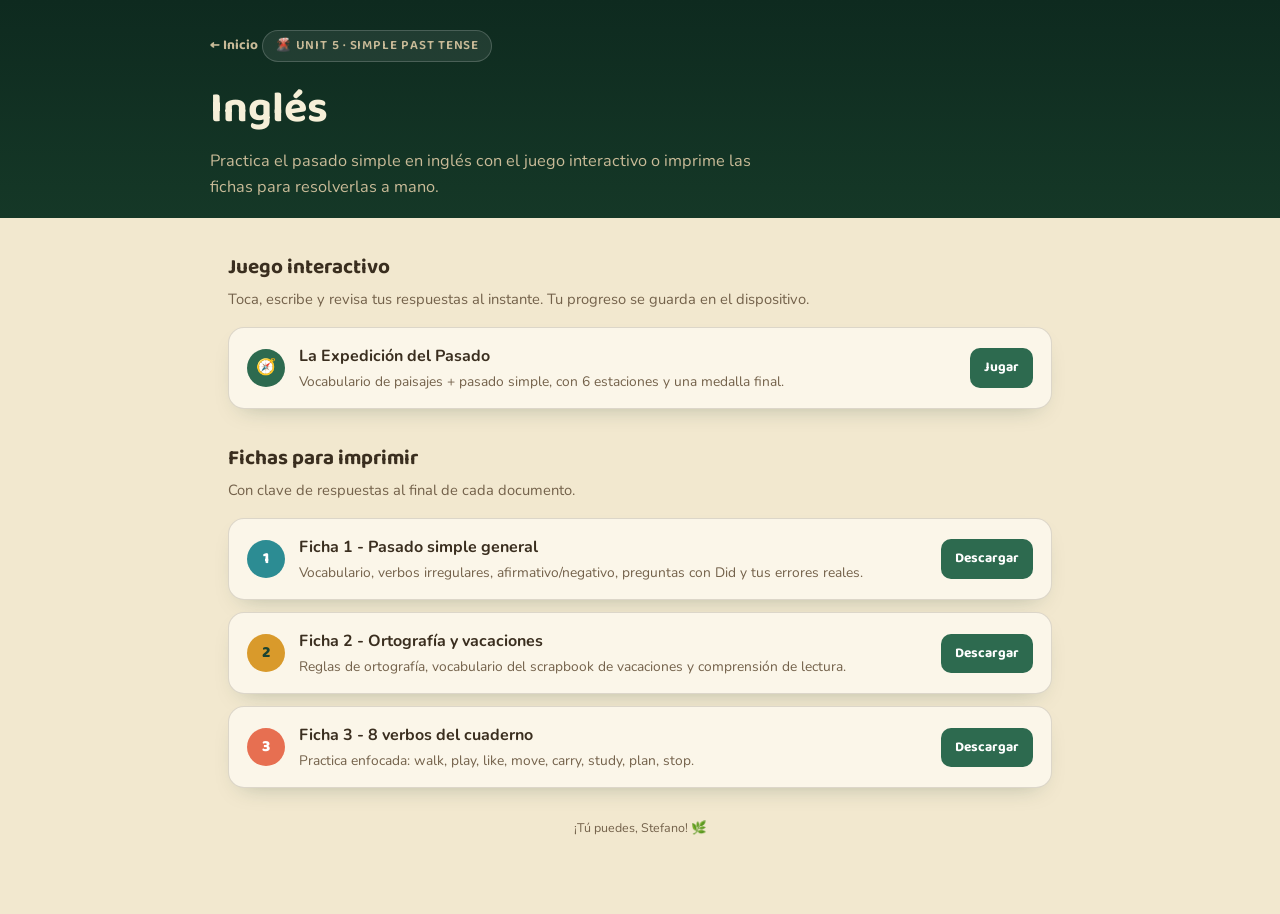
==== ingles.html @ 0dd6cdf8 "Sitio inicial: base de estudio de Stefano (Matemáticas e Inglés)" ====
<!doctype html>
<html lang="es">
<head>
<meta charset="utf-8">
<meta name="viewport" content="width=device-width, initial-scale=1">
<title>Inglés - Base de Estudio de Stefano</title>
<link rel="icon" href="data:image/svg+xml,<svg xmlns=%22http://www.w3.org/2000/svg%22 viewBox=%220 0 32 32%22><text y=%2224%22 font-size=%2224%22>🧭</text></svg>">
<link rel="stylesheet" href="https://fonts.googleapis.com/css2?family=Baloo+2:wght@500;600;700;800&family=Nunito:wght@400;600;700;800&display=swap">
<link rel="stylesheet" href="assets/style.css">
</head>
<body>

<div class="hero">
  <div class="hero-inner">
    <a class="back-link" href="index.html">← Inicio</a>
    <span class="eyebrow">🌋 Unit 5 · Simple Past Tense</span>
    <h1>Inglés</h1>
    <p>Practica el pasado simple en inglés con el juego interactivo o imprime las fichas
    para resolverlas a mano.</p>
  </div>
</div>

<div class="wrap">
  <h2 class="section-title">Juego interactivo</h2>
  <p class="section-sub">Toca, escribe y revisa tus respuestas al instante. Tu progreso se guarda en el dispositivo.</p>
  <div class="resource">
    <div class="badge">🧭</div>
    <div class="body">
      <h4>La Expedición del Pasado</h4>
      <p>Vocabulario de paisajes + pasado simple, con 6 estaciones y una medalla final.</p>
    </div>
    <div class="actions">
      <a class="btn" href="ingles/expedicion-pasado-simple.html">Jugar</a>
    </div>
  </div>

  <h2 class="section-title">Fichas para imprimir</h2>
  <p class="section-sub">Con clave de respuestas al final de cada documento.</p>

  <div class="resource">
    <div class="badge sky">1</div>
    <div class="body">
      <h4>Ficha 1 - Pasado simple general</h4>
      <p>Vocabulario, verbos irregulares, afirmativo/negativo, preguntas con Did y tus errores reales.</p>
    </div>
    <div class="actions">
      <a class="btn" href="assets/docs/ingles/Ejercicios_Pasado_Simple.docx">Descargar</a>
    </div>
  </div>

  <div class="resource">
    <div class="badge gold">2</div>
    <div class="body">
      <h4>Ficha 2 - Ortografía y vacaciones</h4>
      <p>Reglas de ortografía, vocabulario del scrapbook de vacaciones y comprensión de lectura.</p>
    </div>
    <div class="actions">
      <a class="btn" href="assets/docs/ingles/Ejercicios_Pasado_Simple_Ficha2.docx">Descargar</a>
    </div>
  </div>

  <div class="resource">
    <div class="badge coral">3</div>
    <div class="body">
      <h4>Ficha 3 - 8 verbos del cuaderno</h4>
      <p>Practica enfocada: walk, play, like, move, carry, study, plan, stop.</p>
    </div>
    <div class="actions">
      <a class="btn" href="assets/docs/ingles/Ejercicios_Pasado_Simple_Ficha3.docx">Descargar</a>
    </div>
  </div>

  <p class="footer-note">¡Tú puedes, Stefano! 🌿</p>
</div>

</body>
</html>
---- assets/style.css ----
:root{
  --bg:#F2E8CF;
  --surface:#FBF6E9;
  --surface-2:#EADFC0;
  --ink:#3A2E1F;
  --ink-soft:#73614A;
  --jungle:#1B4332;
  --canopy:#2D6A4F;
  --gold:#D99A2B;
  --coral:#E76F51;
  --sky:#2C8C93;
  --ok:#2F9E57;
  --border:rgba(58,46,31,.16);
  --hero-bg:#0E2A1F;
  --hero-bg-2:#153827;
  --hero-ink:#F6EFD8;
  --hero-ink-soft:#C9BB98;
  --shadow:0 10px 24px -14px rgba(27,67,50,.35);
}
@media (prefers-color-scheme: dark){
  :root:not([data-theme="light"]){
    --bg:#0E2016; --surface:#16301F; --surface-2:#1E3C28;
    --ink:#F0E7CC; --ink-soft:#AFCBB6;
    --jungle:#79C8A0; --canopy:#5CB789; --gold:#F0C25E; --coral:#FF8A6A; --sky:#6FD3D9;
    --ok:#54D98C; --border:rgba(240,231,204,.18);
    --shadow:0 10px 26px -12px rgba(0,0,0,.5);
  }
}
:root[data-theme="dark"]{
  --bg:#0E2016; --surface:#16301F; --surface-2:#1E3C28;
  --ink:#F0E7CC; --ink-soft:#AFCBB6;
  --jungle:#79C8A0; --canopy:#5CB789; --gold:#F0C25E; --coral:#FF8A6A; --sky:#6FD3D9;
  --ok:#54D98C; --border:rgba(240,231,204,.18);
  --shadow:0 10px 26px -12px rgba(0,0,0,.5);
}

*{box-sizing:border-box;}
html,body{margin:0;padding:0;}
body{
  background:var(--bg);
  color:var(--ink);
  font-family:"Nunito",ui-sans-serif,system-ui,sans-serif;
  line-height:1.55;
}
h1,h2,h3,.display{
  font-family:"Baloo 2","Nunito",ui-sans-serif,sans-serif;
  text-wrap:balance;
  font-weight:700;
}
a{color:var(--sky);}
.wrap{max-width:860px;margin:0 auto;padding:0 18px 64px;}

/* ---------- HERO ---------- */
.hero{
  background:linear-gradient(180deg,var(--hero-bg) 0%,var(--hero-bg-2) 100%);
  color:var(--hero-ink);
  padding:30px 18px 0;
  overflow:hidden;
  position:relative;
}
.hero-inner{max-width:860px;margin:0 auto;position:relative;z-index:2;}
.eyebrow{
  display:inline-flex;align-items:center;gap:8px;
  font-family:"Baloo 2",sans-serif;font-weight:600;font-size:.82rem;
  letter-spacing:.06em;text-transform:uppercase;color:var(--hero-ink-soft);
  background:rgba(255,255,255,.08);border:1px solid rgba(255,255,255,.18);
  padding:5px 12px;border-radius:999px;text-decoration:none;
}
.hero h1{font-size:clamp(1.9rem,6vw,2.7rem);margin:14px 0 6px;color:var(--hero-ink);}
.hero p{margin:0 0 18px;color:var(--hero-ink-soft);font-size:1.02rem;max-width:56ch;}
.skyline{display:block;width:100%;height:auto;margin-top:6px;}

/* ---------- CARDS / NAV ---------- */
.grid{
  display:grid;
  grid-template-columns:repeat(auto-fit,minmax(220px,1fr));
  gap:16px;
  margin-top:28px;
}
.card{
  background:var(--surface);
  border:1px solid var(--border);
  border-radius:18px;
  padding:20px;
  box-shadow:var(--shadow);
  text-decoration:none;
  color:var(--ink);
  display:flex;
  flex-direction:column;
  gap:8px;
  transition:transform .15s ease;
}
.card:hover{transform:translateY(-2px);}
.card .icon{width:40px;height:40px;}
.card h3{margin:4px 0 0;font-size:1.15rem;}
.card p{margin:0;color:var(--ink-soft);font-size:.92rem;}
.card .tag{
  font-family:"Baloo 2",sans-serif;font-size:.72rem;font-weight:700;
  letter-spacing:.05em;text-transform:uppercase;color:var(--canopy);
}

/* ---------- RESOURCE LIST ---------- */
.resource{
  display:flex;
  align-items:center;
  gap:14px;
  background:var(--surface);
  border:1px solid var(--border);
  border-radius:16px;
  padding:16px 18px;
  margin-bottom:12px;
  box-shadow:var(--shadow);
}
.resource .badge{
  width:38px;height:38px;border-radius:50%;
  display:flex;align-items:center;justify-content:center;flex:0 0 auto;
  background:var(--canopy);color:#fff;font-family:"Baloo 2",sans-serif;font-weight:800;
}
.resource .badge.coral{background:var(--coral);}
.resource .badge.gold{background:var(--gold);color:var(--jungle);}
.resource .badge.sky{background:var(--sky);}
.resource .body{flex:1 1 auto;}
.resource h4{margin:0 0 2px;font-size:1rem;}
.resource p{margin:0;color:var(--ink-soft);font-size:.86rem;}
.resource .actions{display:flex;gap:8px;flex-wrap:wrap;}
.btn{
  font-family:"Baloo 2",sans-serif;font-weight:700;font-size:.86rem;
  border:none;border-radius:10px;padding:9px 14px;cursor:pointer;
  color:#fff;background:var(--canopy);text-decoration:none;display:inline-block;
  white-space:nowrap;
}
.btn.secondary{background:transparent;color:var(--ink-soft);border:1.5px solid var(--border);}

.section-title{margin:34px 0 4px;font-size:1.3rem;}
.section-sub{color:var(--ink-soft);margin:0 0 16px;font-size:.92rem;}

.back-link{
  display:inline-flex;align-items:center;gap:6px;
  font-family:"Baloo 2",sans-serif;font-weight:700;font-size:.86rem;
  color:var(--hero-ink-soft);text-decoration:none;margin-bottom:6px;
}

.footer-note{text-align:center;margin-top:30px;font-size:.78rem;color:var(--ink-soft);}

@media (max-width:480px){
  .resource{flex-direction:column;align-items:flex-start;}
}
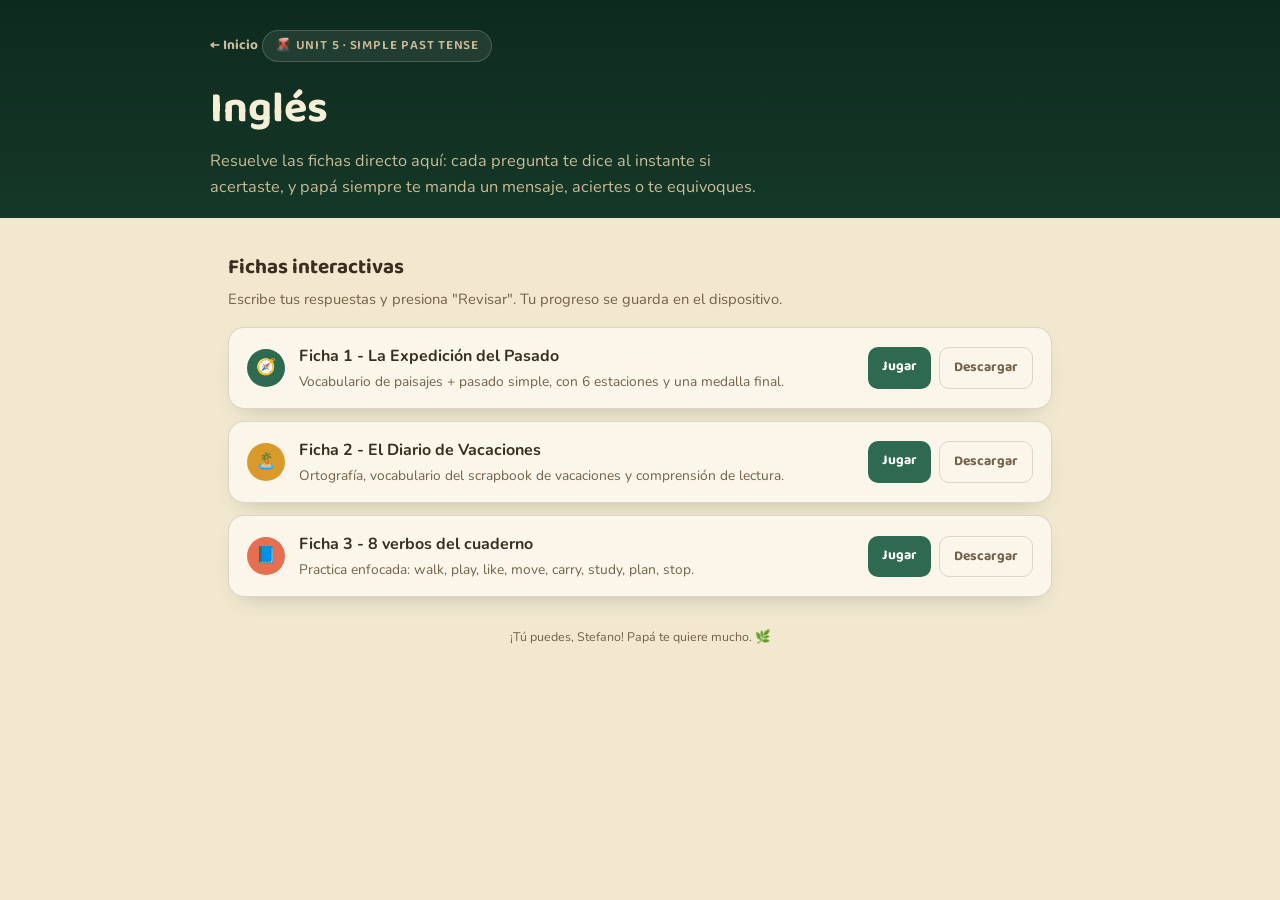
==== commit 95b768aa: "Convertir fichas 2 y 3 en interactivas; agregar feedback de papá en todas las fichas" ====
--- a/ingles.html
+++ b/ingles.html
@@ -15,62 +15,52 @@
     <a class="back-link" href="index.html">← Inicio</a>
     <span class="eyebrow">🌋 Unit 5 · Simple Past Tense</span>
     <h1>Inglés</h1>
-    <p>Practica el pasado simple en inglés con el juego interactivo o imprime las fichas
-    para resolverlas a mano.</p>
+    <p>Resuelve las fichas directo aquí: cada pregunta te dice al instante si acertaste,
+    y papá siempre te manda un mensaje, aciertes o te equivoques.</p>
   </div>
 </div>
 
 <div class="wrap">
-  <h2 class="section-title">Juego interactivo</h2>
-  <p class="section-sub">Toca, escribe y revisa tus respuestas al instante. Tu progreso se guarda en el dispositivo.</p>
+  <h2 class="section-title">Fichas interactivas</h2>
+  <p class="section-sub">Escribe tus respuestas y presiona "Revisar". Tu progreso se guarda en el dispositivo.</p>
+
   <div class="resource">
     <div class="badge">🧭</div>
     <div class="body">
-      <h4>La Expedición del Pasado</h4>
+      <h4>Ficha 1 - La Expedición del Pasado</h4>
       <p>Vocabulario de paisajes + pasado simple, con 6 estaciones y una medalla final.</p>
     </div>
     <div class="actions">
       <a class="btn" href="ingles/expedicion-pasado-simple.html">Jugar</a>
-    </div>
-  </div>
-
-  <h2 class="section-title">Fichas para imprimir</h2>
-  <p class="section-sub">Con clave de respuestas al final de cada documento.</p>
-
-  <div class="resource">
-    <div class="badge sky">1</div>
-    <div class="body">
-      <h4>Ficha 1 - Pasado simple general</h4>
-      <p>Vocabulario, verbos irregulares, afirmativo/negativo, preguntas con Did y tus errores reales.</p>
-    </div>
-    <div class="actions">
-      <a class="btn" href="assets/docs/ingles/Ejercicios_Pasado_Simple.docx">Descargar</a>
+      <a class="btn secondary" href="assets/docs/ingles/Ejercicios_Pasado_Simple.docx">Descargar</a>
     </div>
   </div>
 
   <div class="resource">
-    <div class="badge gold">2</div>
+    <div class="badge gold">🏝️</div>
     <div class="body">
-      <h4>Ficha 2 - Ortografía y vacaciones</h4>
-      <p>Reglas de ortografía, vocabulario del scrapbook de vacaciones y comprensión de lectura.</p>
+      <h4>Ficha 2 - El Diario de Vacaciones</h4>
+      <p>Ortografía, vocabulario del scrapbook de vacaciones y comprensión de lectura.</p>
     </div>
     <div class="actions">
-      <a class="btn" href="assets/docs/ingles/Ejercicios_Pasado_Simple_Ficha2.docx">Descargar</a>
+      <a class="btn" href="ingles/ficha2-interactiva.html">Jugar</a>
+      <a class="btn secondary" href="assets/docs/ingles/Ejercicios_Pasado_Simple_Ficha2.docx">Descargar</a>
     </div>
   </div>
 
   <div class="resource">
-    <div class="badge coral">3</div>
+    <div class="badge coral">📘</div>
     <div class="body">
       <h4>Ficha 3 - 8 verbos del cuaderno</h4>
       <p>Practica enfocada: walk, play, like, move, carry, study, plan, stop.</p>
     </div>
     <div class="actions">
-      <a class="btn" href="assets/docs/ingles/Ejercicios_Pasado_Simple_Ficha3.docx">Descargar</a>
+      <a class="btn" href="ingles/ficha3-interactiva.html">Jugar</a>
+      <a class="btn secondary" href="assets/docs/ingles/Ejercicios_Pasado_Simple_Ficha3.docx">Descargar</a>
     </div>
   </div>
 
-  <p class="footer-note">¡Tú puedes, Stefano! 🌿</p>
+  <p class="footer-note">¡Tú puedes, Stefano! Papá te quiere mucho. 🌿</p>
 </div>
 
 </body>
--- a/assets/style.css
+++ b/assets/style.css
@@ -10,6 +10,7 @@
   --coral:#E76F51;
   --sky:#2C8C93;
   --ok:#2F9E57;
+  --err:#D64545;
   --border:rgba(58,46,31,.16);
   --hero-bg:#0E2A1F;
   --hero-bg-2:#153827;
@@ -22,7 +23,7 @@
     --bg:#0E2016; --surface:#16301F; --surface-2:#1E3C28;
     --ink:#F0E7CC; --ink-soft:#AFCBB6;
     --jungle:#79C8A0; --canopy:#5CB789; --gold:#F0C25E; --coral:#FF8A6A; --sky:#6FD3D9;
-    --ok:#54D98C; --border:rgba(240,231,204,.18);
+    --ok:#54D98C; --err:#FF6F6F; --border:rgba(240,231,204,.18);
     --shadow:0 10px 26px -12px rgba(0,0,0,.5);
   }
 }
@@ -30,7 +31,7 @@
   --bg:#0E2016; --surface:#16301F; --surface-2:#1E3C28;
   --ink:#F0E7CC; --ink-soft:#AFCBB6;
   --jungle:#79C8A0; --canopy:#5CB789; --gold:#F0C25E; --coral:#FF8A6A; --sky:#6FD3D9;
-  --ok:#54D98C; --border:rgba(240,231,204,.18);
+  --ok:#54D98C; --err:#FF6F6F; --border:rgba(240,231,204,.18);
   --shadow:0 10px 26px -12px rgba(0,0,0,.5);
 }
 
@@ -141,7 +142,197 @@
 }
 
 .footer-note{text-align:center;margin-top:30px;font-size:.78rem;color:var(--ink-soft);}
+.footer-note .link-btn{
+  background:none;border:none;color:var(--ink-soft);text-decoration:underline;
+  cursor:pointer;font:inherit;padding:0;
+}
 
 @media (max-width:480px){
   .resource{flex-direction:column;align-items:flex-start;}
 }
+
+/* ================================================================
+   FICHAS INTERACTIVAS (estaciones, feedback de papá, formularios)
+   ================================================================ */
+
+.feedback{
+  font-size:.82rem;
+  font-family:"Nunito",sans-serif;
+  font-weight:700;
+  margin-top:4px;
+  display:block;
+}
+.feedback.fb-ok{color:var(--ok);}
+.feedback.fb-bad{color:var(--err);}
+.result-count{
+  font-family:"Baloo 2",sans-serif; font-weight:700; font-size:.88rem; color:var(--ink-soft);
+}
+
+.progress-dock{
+  position:sticky; top:0; z-index:5;
+  background:var(--bg);
+  border-bottom:1px solid var(--border);
+  padding:10px 18px;
+}
+.progress-row{
+  max-width:860px; margin:0 auto;
+  display:flex; align-items:center; gap:12px;
+}
+.stamps{display:flex; gap:6px; flex:0 0 auto;}
+.stamp{
+  width:26px;height:26px;border-radius:50%;
+  border:2px solid var(--border);
+  display:flex;align-items:center;justify-content:center;
+  font-family:"Baloo 2",sans-serif;font-weight:700;font-size:.72rem;
+  color:var(--ink-soft); background:var(--surface);
+  transition:transform .25s ease, background .25s ease, color .25s ease, border-color .25s ease;
+}
+.stamp.done{background:var(--canopy); border-color:var(--canopy); color:#fff; transform:scale(1.08);}
+.bar-track{
+  flex:1 1 auto; height:10px; border-radius:999px;
+  background:var(--surface-2); overflow:hidden; border:1px solid var(--border);
+}
+.bar-fill{
+  height:100%; width:0%;
+  background:linear-gradient(90deg,var(--canopy),var(--gold));
+  border-radius:999px; transition:width .4s ease;
+}
+.bar-label{
+  flex:0 0 auto; font-family:"Baloo 2",sans-serif; font-weight:700;
+  font-size:.82rem; color:var(--ink-soft); font-variant-numeric:tabular-nums;
+}
+
+.trail{list-style:none; margin:34px 0 0; padding:0; position:relative;}
+.station{position:relative; padding:0 0 34px 54px;}
+.station::before{
+  content:""; position:absolute; left:17px; top:38px; bottom:-4px; width:2px;
+  background:repeating-linear-gradient(var(--border) 0 6px, transparent 6px 12px);
+}
+.station:last-child::before{display:none;}
+.badge-station{
+  position:absolute; left:0; top:0; width:36px; height:36px; border-radius:50%;
+  display:flex; align-items:center; justify-content:center;
+  font-family:"Baloo 2",sans-serif; font-weight:800; font-size:.95rem;
+  color:#fff; box-shadow:var(--shadow);
+}
+.station[data-accent="canopy"] .badge-station{background:var(--canopy);}
+.station[data-accent="sky"] .badge-station{background:var(--sky);}
+.station[data-accent="gold"] .badge-station{background:var(--gold); color:var(--jungle);}
+.station[data-accent="coral"] .badge-station{background:var(--coral);}
+
+.station-card{
+  background:var(--surface); border:1px solid var(--border); border-radius:18px;
+  padding:18px 20px 20px; box-shadow:var(--shadow);
+}
+.station h2{font-size:1.2rem; margin:0 0 2px; color:var(--ink); display:flex; align-items:center; gap:8px;}
+.kicker{
+  font-family:"Baloo 2",sans-serif; font-size:.72rem; font-weight:700;
+  letter-spacing:.05em; text-transform:uppercase; color:var(--ink-soft); margin:0 0 2px;
+}
+.station-instructions{color:var(--ink-soft); font-size:.95rem; margin:6px 0 16px;}
+.station-instructions b{color:var(--ink);}
+
+.match-grid{display:grid; grid-template-columns:1fr 1fr; gap:10px 14px;}
+.chip{
+  display:flex; align-items:center; gap:8px; width:100%; text-align:left;
+  border:1.5px solid var(--border); background:var(--surface-2); color:var(--ink);
+  border-radius:12px; padding:9px 10px; font-family:"Nunito",sans-serif;
+  font-weight:700; font-size:.92rem; cursor:pointer;
+  transition:border-color .15s ease, background .15s ease, transform .1s ease;
+}
+.chip svg{width:24px;height:24px;flex:0 0 auto;}
+.chip:hover{border-color:var(--canopy);}
+.chip.selected{border-color:var(--gold); background:color-mix(in srgb, var(--gold) 18%, var(--surface-2));}
+.chip.matched{border-color:var(--ok); background:color-mix(in srgb, var(--ok) 16%, var(--surface-2)); cursor:default; opacity:.9;}
+.chip.wrong{border-color:var(--err); animation:shake .32s ease;}
+@keyframes shake{
+  20%{transform:translateX(-4px);} 40%{transform:translateX(4px);}
+  60%{transform:translateX(-3px);} 80%{transform:translateX(3px);} 100%{transform:translateX(0);}
+}
+
+.item{
+  display:flex; flex-wrap:wrap; align-items:baseline; gap:6px;
+  padding:9px 0; border-bottom:1px dashed var(--border); font-size:.98rem;
+}
+.item:last-of-type{border-bottom:none;}
+.item .num{font-family:"Baloo 2",sans-serif; font-weight:700; color:var(--ink-soft); margin-right:2px;}
+.item input[type="text"]{
+  flex:1 1 140px; min-width:120px; border:1.5px solid var(--border); border-radius:9px;
+  padding:7px 10px; font-family:"Nunito",sans-serif; font-size:.95rem;
+  background:var(--surface-2); color:var(--ink);
+}
+.item input[type="text"]:focus{outline:2px solid var(--sky); outline-offset:1px;}
+.item input.ok{border-color:var(--ok); background:color-mix(in srgb, var(--ok) 14%, var(--surface-2));}
+.item input.bad{border-color:var(--err); background:color-mix(in srgb, var(--err) 12%, var(--surface-2));}
+.item .prompt{color:var(--ink-soft);}
+.item .correction{flex-basis:100%; font-size:.84rem; color:var(--err); margin-top:2px;}
+.item .correction b{color:var(--ink);}
+.item .feedback{flex-basis:100%;}
+
+.qa-pair{border-bottom:1px dashed var(--border); padding:10px 0;}
+.qa-pair:last-of-type{border-bottom:none;}
+.qa-pair .prompt-line{font-size:.84rem; font-weight:700; color:var(--ink-soft); margin-bottom:6px;}
+.qa-pair .row{display:flex; gap:8px; margin-bottom:6px; align-items:center; flex-wrap:wrap;}
+.qa-pair label{font-size:.78rem; color:var(--ink-soft); flex:0 0 76px;}
+
+textarea{
+  width:100%; min-height:110px; border:1.5px solid var(--border); border-radius:12px;
+  padding:12px; font-family:"Nunito",sans-serif; font-size:.97rem;
+  background:var(--surface-2); color:var(--ink); resize:vertical;
+}
+textarea:focus{outline:2px solid var(--sky); outline-offset:1px;}
+
+.quote-box{
+  border-left:3px solid var(--canopy); padding:10px 14px; margin:8px 0 16px;
+  background:var(--surface-2); border-radius:0 10px 10px 0; font-style:italic; font-size:.95rem;
+}
+
+.checklist{list-style:none; padding:0; margin:12px 0 0; display:flex; flex-direction:column; gap:7px;}
+.checklist li{display:flex; align-items:center; gap:8px; font-size:.88rem; color:var(--ink-soft);}
+.checklist input{width:16px;height:16px;accent-color:var(--canopy);}
+
+.btn-action{
+  font-family:"Baloo 2",sans-serif; font-weight:700; font-size:.92rem;
+  border:none; border-radius:12px; padding:10px 18px; cursor:pointer;
+  color:#fff; background:var(--canopy); box-shadow:var(--shadow);
+  transition:transform .12s ease, filter .12s ease;
+}
+.btn-action:hover{filter:brightness(1.08);}
+.btn-action:active{transform:translateY(1px);}
+.btn-row{display:flex; align-items:center; gap:14px; margin-top:14px; flex-wrap:wrap;}
+
+.hint-tag{
+  display:inline-block; font-size:.76rem; font-weight:700; color:var(--coral);
+  background:color-mix(in srgb, var(--coral) 14%, transparent);
+  border-radius:999px; padding:2px 9px; margin-left:4px;
+}
+
+.drill-box{
+  background:var(--surface-2); border:1px solid var(--border); border-radius:14px;
+  padding:16px; text-align:center;
+}
+.drill-box .drill-pron{
+  font-family:"Baloo 2",sans-serif; font-weight:800; font-size:1.4rem; color:var(--canopy);
+}
+.drill-box .drill-verb{color:var(--ink-soft); font-size:.9rem; margin-bottom:10px;}
+.drill-row{display:flex; flex-direction:column; gap:8px; max-width:420px; margin:0 auto;}
+.drill-row label{font-size:.78rem; color:var(--ink-soft); text-align:left;}
+
+.finale{
+  text-align:center; padding:26px 20px; border-radius:18px;
+  background:linear-gradient(160deg,var(--hero-bg),var(--hero-bg-2)); color:var(--hero-ink);
+  box-shadow:var(--shadow); opacity:.45; filter:grayscale(.5);
+  transition:opacity .5s ease, filter .5s ease, transform .5s ease; transform:scale(.98);
+}
+.finale.unlocked{opacity:1; filter:none; transform:scale(1);}
+.finale h2{color:var(--hero-ink); margin-bottom:4px;}
+.finale p{color:var(--hero-ink-soft); margin:0;}
+.finale .medal{width:58px;height:58px;margin:0 auto 10px;}
+
+@media (prefers-reduced-motion: reduce){
+  *{animation-duration:0.001ms !important; transition-duration:0.001ms !important;}
+}
+@media (max-width:480px){
+  .match-grid{grid-template-columns:1fr;}
+  .qa-pair label{flex-basis:100%;}
+}
